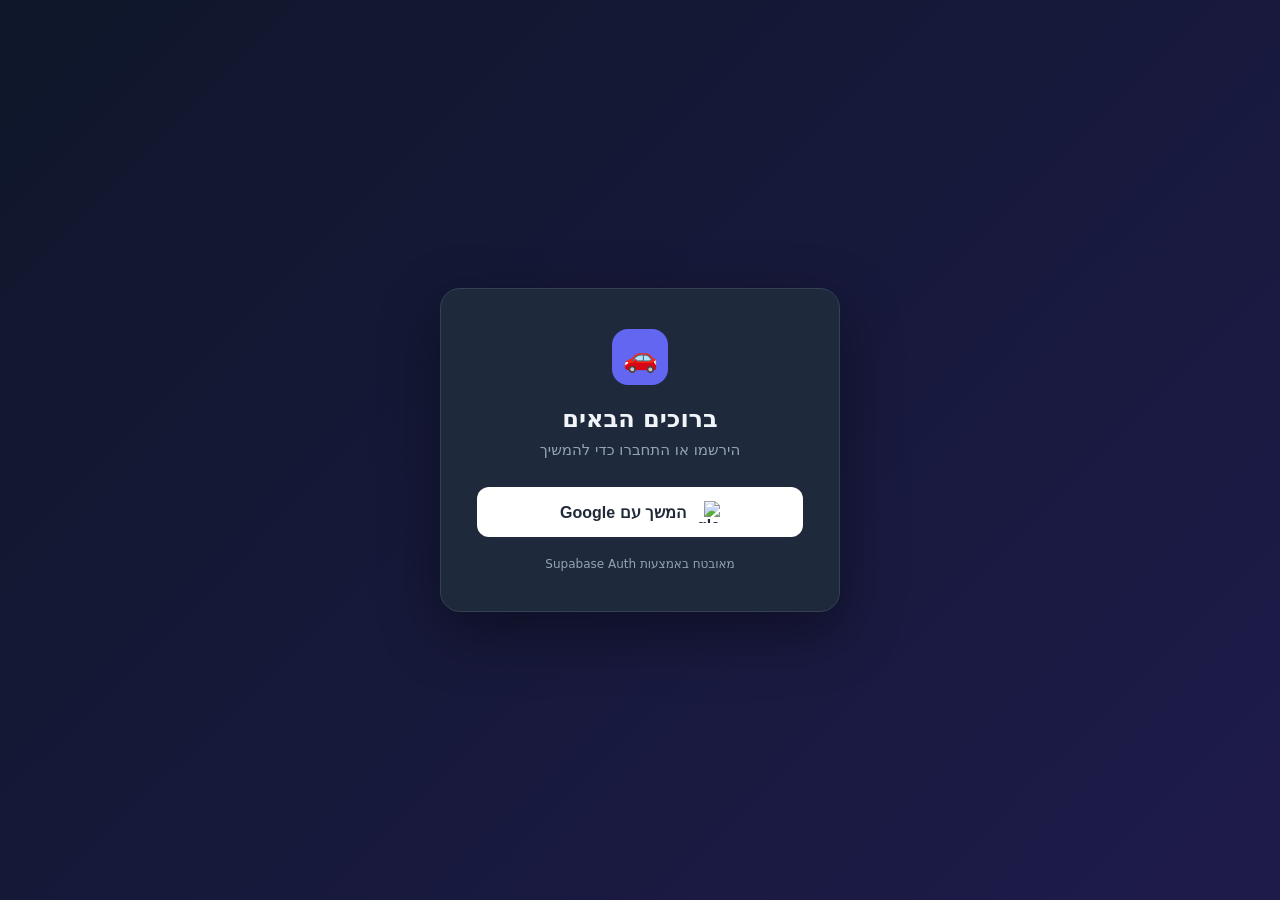
==== index.html @ e45f4f62 "Initial commit: Google sign-in registration page with Supabase Auth Co-Authored-By: Claude Opus 4.8 " ====
<!DOCTYPE html>
<html lang="he" dir="rtl">
<head>
  <meta charset="UTF-8" />
  <meta name="viewport" content="width=device-width, initial-scale=1.0" />
  <title>הרשמה / התחברות</title>
  <style>
    :root {
      --bg: #0f172a;
      --card: #1e293b;
      --text: #f1f5f9;
      --muted: #94a3b8;
      --border: #334155;
      --accent: #6366f1;
    }
    * { box-sizing: border-box; margin: 0; padding: 0; }
    body {
      font-family: 'Segoe UI', system-ui, -apple-system, sans-serif;
      background: linear-gradient(135deg, #0f172a 0%, #1e1b4b 100%);
      min-height: 100vh;
      display: flex;
      align-items: center;
      justify-content: center;
      color: var(--text);
      padding: 20px;
    }
    .card {
      background: var(--card);
      border: 1px solid var(--border);
      border-radius: 20px;
      padding: 40px 36px;
      width: 100%;
      max-width: 400px;
      box-shadow: 0 20px 60px rgba(0,0,0,0.4);
      text-align: center;
    }
    .logo {
      width: 56px; height: 56px;
      background: var(--accent);
      border-radius: 16px;
      margin: 0 auto 20px;
      display: flex; align-items: center; justify-content: center;
      font-size: 28px;
    }
    h1 { font-size: 24px; margin-bottom: 8px; }
    p.sub { color: var(--muted); font-size: 15px; margin-bottom: 28px; }
    .google-btn {
      width: 100%;
      display: flex; align-items: center; justify-content: center; gap: 12px;
      background: #fff; color: #1f2937;
      border: none; border-radius: 12px;
      padding: 14px; font-size: 16px; font-weight: 600;
      cursor: pointer; transition: transform .1s, box-shadow .2s;
    }
    .google-btn:hover { box-shadow: 0 6px 20px rgba(0,0,0,0.3); transform: translateY(-1px); }
    .google-btn img { width: 22px; height: 22px; }
    .profile { display: none; }
    .profile img { width: 80px; height: 80px; border-radius: 50%; margin-bottom: 16px; border: 3px solid var(--accent); }
    .profile .name { font-size: 20px; font-weight: 600; }
    .profile .email { color: var(--muted); font-size: 14px; margin-top: 4px; margin-bottom: 24px; }
    .logout-btn {
      width: 100%; background: transparent; color: var(--muted);
      border: 1px solid var(--border); border-radius: 12px;
      padding: 12px; font-size: 15px; cursor: pointer; transition: .2s;
    }
    .logout-btn:hover { background: var(--border); color: var(--text); }
    .error { color: #f87171; font-size: 14px; margin-top: 16px; display: none; }
    .badge { margin-top: 20px; font-size: 12px; color: var(--muted); }
  </style>
</head>
<body>
  <div class="card">
    <!-- מצב לפני התחברות -->
    <div id="login-view">
      <div class="logo">🚗</div>
      <h1>ברוכים הבאים</h1>
      <p class="sub">הירשמו או התחברו כדי להמשיך</p>
      <button class="google-btn" id="google-login">
        <img src="https://www.google.com/favicon.ico" alt="Google" />
        המשך עם Google
      </button>
      <div class="error" id="error-msg"></div>
    </div>

    <!-- מצב אחרי התחברות -->
    <div class="profile" id="profile-view">
      <img id="avatar" src="" alt="avatar" />
      <div class="name" id="user-name"></div>
      <div class="email" id="user-email"></div>
      <button class="logout-btn" id="logout">התנתקות</button>
    </div>

    <div class="badge">מאובטח באמצעות Supabase Auth</div>
  </div>

  <script type="module">
    import { createClient } from 'https://esm.sh/@supabase/supabase-js@2';

    const SUPABASE_URL = 'https://rwgkmsubpnjdyjhfzwpa.supabase.co';
    const SUPABASE_KEY = 'sb_publishable_NUgJgQXRpxk3zoBnEwBIYA_V7JTdg6V';

    const supabase = createClient(SUPABASE_URL, SUPABASE_KEY);

    const loginView = document.getElementById('login-view');
    const profileView = document.getElementById('profile-view');
    const errorMsg = document.getElementById('error-msg');

    // התחברות עם Google
    document.getElementById('google-login').addEventListener('click', async () => {
      const { error } = await supabase.auth.signInWithOAuth({
        provider: 'google',
        options: { redirectTo: window.location.href }
      });
      if (error) showError(error.message);
    });

    // התנתקות
    document.getElementById('logout').addEventListener('click', async () => {
      await supabase.auth.signOut();
      render(null);
    });

    function showError(msg) {
      errorMsg.textContent = 'שגיאה: ' + msg;
      errorMsg.style.display = 'block';
    }

    function render(user) {
      if (user) {
        // מחובר — מעבר לאזור האישי
        window.location.href = 'dashboard.html';
      } else {
        loginView.style.display = 'block';
        profileView.style.display = 'none';
      }
    }

    // בדיקת מצב התחברות בטעינת הדף ובכל שינוי
    supabase.auth.onAuthStateChange((_event, session) => {
      render(session?.user ?? null);
    });

    const { data: { session } } = await supabase.auth.getSession();
    render(session?.user ?? null);
  </script>
</body>
</html>
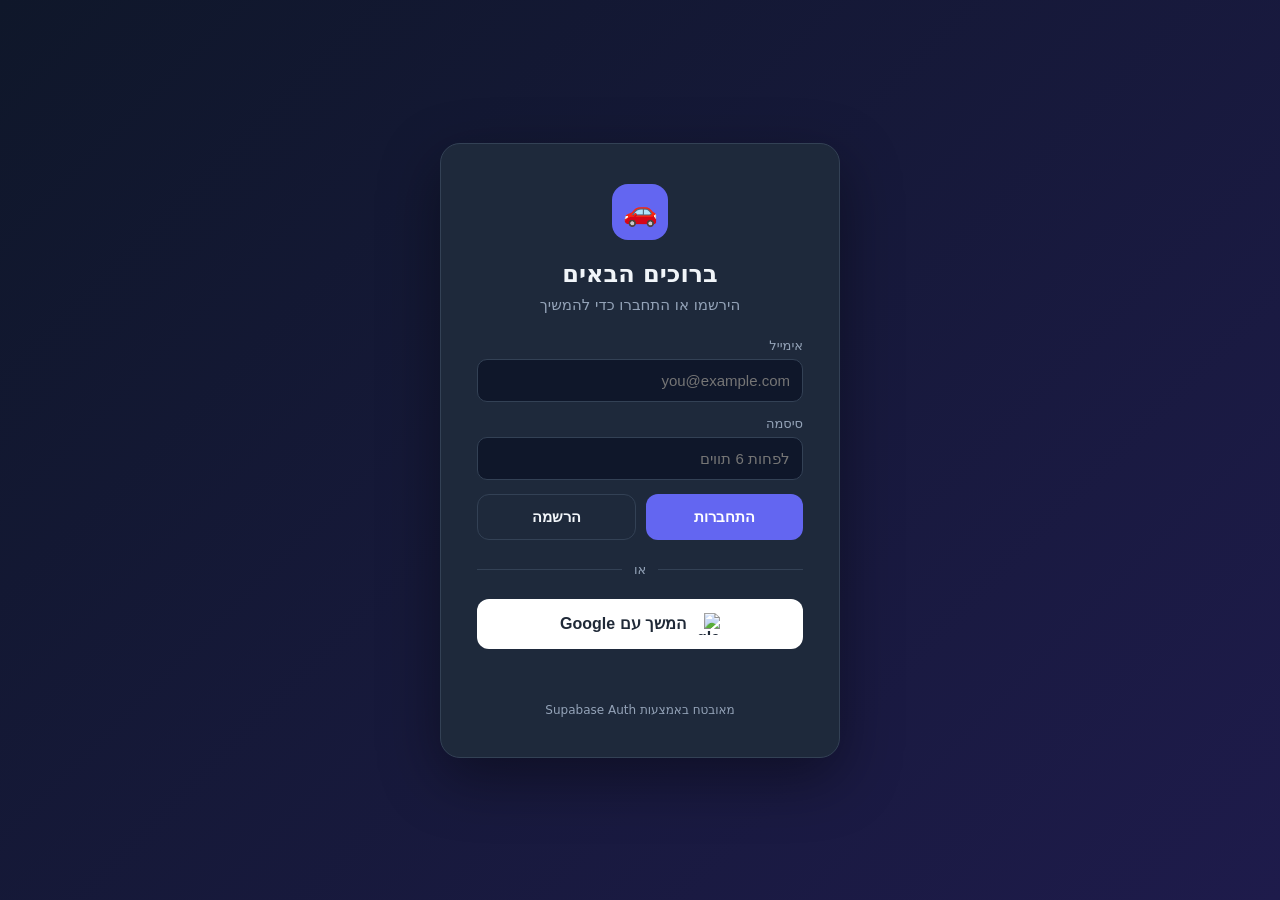
==== commit 23daa11b: "Add full ride-sharing prototype (app.html, app.js, style.css) Client-side prototype per spec: regist" ====
--- a/index.html
+++ b/index.html
@@ -6,31 +6,27 @@
   <title>הרשמה / התחברות</title>
   <style>
     :root {
-      --bg: #0f172a;
       --card: #1e293b;
       --text: #f1f5f9;
       --muted: #94a3b8;
       --border: #334155;
       --accent: #6366f1;
+      --ok: #34d399;
     }
     * { box-sizing: border-box; margin: 0; padding: 0; }
     body {
       font-family: 'Segoe UI', system-ui, -apple-system, sans-serif;
       background: linear-gradient(135deg, #0f172a 0%, #1e1b4b 100%);
       min-height: 100vh;
-      display: flex;
-      align-items: center;
-      justify-content: center;
-      color: var(--text);
-      padding: 20px;
+      display: flex; align-items: center; justify-content: center;
+      color: var(--text); padding: 20px;
     }
     .card {
       background: var(--card);
       border: 1px solid var(--border);
       border-radius: 20px;
       padding: 40px 36px;
-      width: 100%;
-      max-width: 400px;
+      width: 100%; max-width: 400px;
       box-shadow: 0 20px 60px rgba(0,0,0,0.4);
       text-align: center;
     }
@@ -43,7 +39,29 @@
       font-size: 28px;
     }
     h1 { font-size: 24px; margin-bottom: 8px; }
-    p.sub { color: var(--muted); font-size: 15px; margin-bottom: 28px; }
+    p.sub { color: var(--muted); font-size: 15px; margin-bottom: 24px; }
+
+    .field { text-align: right; margin-bottom: 14px; }
+    .field label { display: block; font-size: 13px; color: var(--muted); margin-bottom: 6px; }
+    .field input {
+      width: 100%; background: #0f172a; border: 1px solid var(--border);
+      border-radius: 10px; padding: 12px; color: var(--text); font-size: 15px;
+    }
+    .field input:focus { outline: none; border-color: var(--accent); }
+
+    .row { display: flex; gap: 10px; margin-top: 4px; }
+    .btn {
+      flex: 1; border: none; border-radius: 12px; padding: 13px;
+      font-size: 15px; font-weight: 600; cursor: pointer; transition: .15s;
+    }
+    .btn-primary { background: var(--accent); color: #fff; }
+    .btn-primary:hover { filter: brightness(1.1); }
+    .btn-secondary { background: transparent; color: var(--text); border: 1px solid var(--border); }
+    .btn-secondary:hover { background: var(--border); }
+
+    .divider { display: flex; align-items: center; gap: 12px; margin: 22px 0; color: var(--muted); font-size: 13px; }
+    .divider::before, .divider::after { content: ""; flex: 1; height: 1px; background: var(--border); }
+
     .google-btn {
       width: 100%;
       display: flex; align-items: center; justify-content: center; gap: 12px;
@@ -54,42 +72,42 @@
     }
     .google-btn:hover { box-shadow: 0 6px 20px rgba(0,0,0,0.3); transform: translateY(-1px); }
     .google-btn img { width: 22px; height: 22px; }
-    .profile { display: none; }
-    .profile img { width: 80px; height: 80px; border-radius: 50%; margin-bottom: 16px; border: 3px solid var(--accent); }
-    .profile .name { font-size: 20px; font-weight: 600; }
-    .profile .email { color: var(--muted); font-size: 14px; margin-top: 4px; margin-bottom: 24px; }
-    .logout-btn {
-      width: 100%; background: transparent; color: var(--muted);
-      border: 1px solid var(--border); border-radius: 12px;
-      padding: 12px; font-size: 15px; cursor: pointer; transition: .2s;
-    }
-    .logout-btn:hover { background: var(--border); color: var(--text); }
-    .error { color: #f87171; font-size: 14px; margin-top: 16px; display: none; }
+
+    .status { font-size: 14px; margin-top: 16px; min-height: 18px; }
+    .status.err { color: #f87171; }
+    .status.ok { color: var(--ok); }
     .badge { margin-top: 20px; font-size: 12px; color: var(--muted); }
   </style>
 </head>
 <body>
   <div class="card">
-    <!-- מצב לפני התחברות -->
-    <div id="login-view">
-      <div class="logo">🚗</div>
-      <h1>ברוכים הבאים</h1>
-      <p class="sub">הירשמו או התחברו כדי להמשיך</p>
-      <button class="google-btn" id="google-login">
-        <img src="https://www.google.com/favicon.ico" alt="Google" />
-        המשך עם Google
-      </button>
-      <div class="error" id="error-msg"></div>
+    <div class="logo">🚗</div>
+    <h1>ברוכים הבאים</h1>
+    <p class="sub">הירשמו או התחברו כדי להמשיך</p>
+
+    <!-- טופס אימייל + סיסמה -->
+    <div class="field">
+      <label for="email">אימייל</label>
+      <input type="email" id="email" placeholder="you@example.com" autocomplete="email" />
+    </div>
+    <div class="field">
+      <label for="password">סיסמה</label>
+      <input type="password" id="password" placeholder="לפחות 6 תווים" autocomplete="current-password" />
+    </div>
+    <div class="row">
+      <button class="btn btn-primary" id="signin">התחברות</button>
+      <button class="btn btn-secondary" id="signup">הרשמה</button>
     </div>
 
-    <!-- מצב אחרי התחברות -->
-    <div class="profile" id="profile-view">
-      <img id="avatar" src="" alt="avatar" />
-      <div class="name" id="user-name"></div>
-      <div class="email" id="user-email"></div>
-      <button class="logout-btn" id="logout">התנתקות</button>
-    </div>
+    <div class="divider">או</div>
 
+    <!-- התחברות עם Google -->
+    <button class="google-btn" id="google-login">
+      <img src="https://www.google.com/favicon.ico" alt="Google" />
+      המשך עם Google
+    </button>
+
+    <div class="status" id="status"></div>
     <div class="badge">מאובטח באמצעות Supabase Auth</div>
   </div>
 
@@ -98,12 +116,48 @@
 
     const SUPABASE_URL = 'https://rwgkmsubpnjdyjhfzwpa.supabase.co';
     const SUPABASE_KEY = 'sb_publishable_NUgJgQXRpxk3zoBnEwBIYA_V7JTdg6V';
-
     const supabase = createClient(SUPABASE_URL, SUPABASE_KEY);
 
-    const loginView = document.getElementById('login-view');
-    const profileView = document.getElementById('profile-view');
-    const errorMsg = document.getElementById('error-msg');
+    const statusEl = document.getElementById('status');
+    const emailEl = document.getElementById('email');
+    const passEl = document.getElementById('password');
+
+    function setStatus(msg, ok) {
+      statusEl.textContent = msg;
+      statusEl.className = 'status ' + (ok ? 'ok' : 'err');
+    }
+
+    function goDashboard() { window.location.href = 'app.html'; }
+
+    function getCreds() {
+      const email = emailEl.value.trim();
+      const password = passEl.value;
+      if (!email || !password) { setStatus('נא למלא אימייל וסיסמה', false); return null; }
+      if (password.length < 6) { setStatus('הסיסמה חייבת להכיל לפחות 6 תווים', false); return null; }
+      return { email, password };
+    }
+
+    // הרשמה עם אימייל + סיסמה
+    document.getElementById('signup').addEventListener('click', async () => {
+      const creds = getCreds(); if (!creds) return;
+      setStatus('נרשם…', true);
+      const { data, error } = await supabase.auth.signUp(creds);
+      if (error) return setStatus('שגיאה: ' + error.message, false);
+      if (data.session) {
+        goDashboard(); // אם אישור אימייל מכובה — מחובר מיד
+      } else {
+        setStatus('נשלח אליך אימייל אישור — אשר אותו כדי להתחבר ✉️', true);
+      }
+    });
+
+    // התחברות עם אימייל + סיסמה
+    document.getElementById('signin').addEventListener('click', async () => {
+      const creds = getCreds(); if (!creds) return;
+      setStatus('מתחבר…', true);
+      const { error } = await supabase.auth.signInWithPassword(creds);
+      if (error) return setStatus('שגיאה: ' + error.message, false);
+      goDashboard();
+    });
 
     // התחברות עם Google
     document.getElementById('google-login').addEventListener('click', async () => {
@@ -111,37 +165,12 @@
         provider: 'google',
         options: { redirectTo: window.location.href }
       });
-      if (error) showError(error.message);
+      if (error) setStatus('שגיאה: ' + error.message, false);
     });
 
-    // התנתקות
-    document.getElementById('logout').addEventListener('click', async () => {
-      await supabase.auth.signOut();
-      render(null);
-    });
-
-    function showError(msg) {
-      errorMsg.textContent = 'שגיאה: ' + msg;
-      errorMsg.style.display = 'block';
-    }
-
-    function render(user) {
-      if (user) {
-        // מחובר — מעבר לאזור האישי
-        window.location.href = 'dashboard.html';
-      } else {
-        loginView.style.display = 'block';
-        profileView.style.display = 'none';
-      }
-    }
-
-    // בדיקת מצב התחברות בטעינת הדף ובכל שינוי
-    supabase.auth.onAuthStateChange((_event, session) => {
-      render(session?.user ?? null);
-    });
-
+    // אם כבר מחובר — ישר לאזור האישי
     const { data: { session } } = await supabase.auth.getSession();
-    render(session?.user ?? null);
+    if (session) goDashboard();
   </script>
 </body>
 </html>
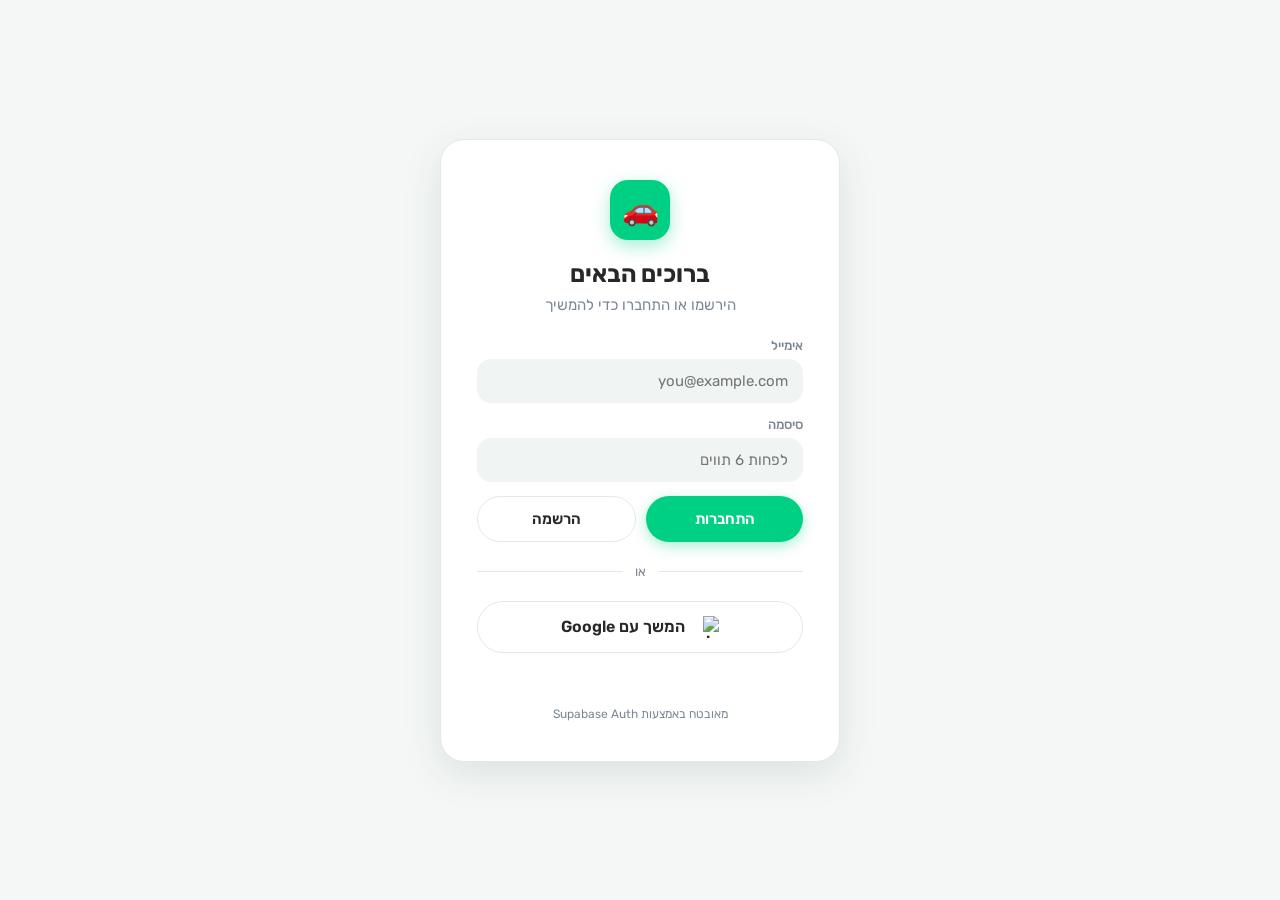
==== commit 423c7e21: "Restyle entire app with PayBox-inspired design Light theme with PayBox brand language: vivid green (" ====
--- a/index.html
+++ b/index.html
@@ -4,19 +4,26 @@
   <meta charset="UTF-8" />
   <meta name="viewport" content="width=device-width, initial-scale=1.0" />
   <title>הרשמה / התחברות</title>
+  <!-- Rubik — חלופה חינמית קרובה לפונט אלמוני של PayBox -->
+  <link rel="preconnect" href="https://fonts.googleapis.com">
+  <link rel="preconnect" href="https://fonts.gstatic.com" crossorigin>
+  <link href="https://fonts.googleapis.com/css2?family=Rubik:wght@400;500;600;700&display=swap" rel="stylesheet">
   <style>
     :root {
-      --card: #1e293b;
-      --text: #f1f5f9;
-      --muted: #94a3b8;
-      --border: #334155;
-      --accent: #6366f1;
-      --ok: #34d399;
+      --bg: #f4f7f6;
+      --card: #ffffff;
+      --panel: #f0f4f3;
+      --text: #272727;
+      --muted: #7b8794;
+      --border: #e3e9e7;
+      --accent: #00d084;
+      --accent-dark: #00b06f;
+      --red: #cf2e2e;
     }
     * { box-sizing: border-box; margin: 0; padding: 0; }
     body {
-      font-family: 'Segoe UI', system-ui, -apple-system, sans-serif;
-      background: linear-gradient(135deg, #0f172a 0%, #1e1b4b 100%);
+      font-family: 'Rubik', 'Assistant', 'Segoe UI', system-ui, sans-serif;
+      background: var(--bg);
       min-height: 100vh;
       display: flex; align-items: center; justify-content: center;
       color: var(--text); padding: 20px;
@@ -24,40 +31,43 @@
     .card {
       background: var(--card);
       border: 1px solid var(--border);
-      border-radius: 20px;
+      border-radius: 24px;
       padding: 40px 36px;
       width: 100%; max-width: 400px;
-      box-shadow: 0 20px 60px rgba(0,0,0,0.4);
+      box-shadow: 0 12px 40px rgba(16, 55, 40, 0.10);
       text-align: center;
     }
     .logo {
-      width: 56px; height: 56px;
+      width: 60px; height: 60px;
       background: var(--accent);
-      border-radius: 16px;
+      border-radius: 18px;
       margin: 0 auto 20px;
       display: flex; align-items: center; justify-content: center;
-      font-size: 28px;
+      font-size: 30px;
+      box-shadow: 0 6px 18px rgba(0, 208, 132, 0.35);
     }
-    h1 { font-size: 24px; margin-bottom: 8px; }
+    h1 { font-size: 24px; font-weight: 700; margin-bottom: 8px; }
     p.sub { color: var(--muted); font-size: 15px; margin-bottom: 24px; }
 
     .field { text-align: right; margin-bottom: 14px; }
-    .field label { display: block; font-size: 13px; color: var(--muted); margin-bottom: 6px; }
+    .field label { display: block; font-size: 13px; font-weight: 500; color: var(--muted); margin-bottom: 6px; }
     .field input {
-      width: 100%; background: #0f172a; border: 1px solid var(--border);
-      border-radius: 10px; padding: 12px; color: var(--text); font-size: 15px;
+      width: 100%; background: var(--panel); border: 1.5px solid transparent;
+      border-radius: 14px; padding: 12px 14px; color: var(--text); font-size: 15px;
+      font-family: inherit; transition: border-color .15s, background .15s;
     }
-    .field input:focus { outline: none; border-color: var(--accent); }
+    .field input:focus { outline: none; border-color: var(--accent); background: #fff; }
 
     .row { display: flex; gap: 10px; margin-top: 4px; }
     .btn {
-      flex: 1; border: none; border-radius: 12px; padding: 13px;
-      font-size: 15px; font-weight: 600; cursor: pointer; transition: .15s;
+      flex: 1; border: none; border-radius: 999px; padding: 13px;
+      font-size: 15px; font-weight: 600; font-family: inherit;
+      cursor: pointer; transition: .15s;
     }
-    .btn-primary { background: var(--accent); color: #fff; }
-    .btn-primary:hover { filter: brightness(1.1); }
-    .btn-secondary { background: transparent; color: var(--text); border: 1px solid var(--border); }
-    .btn-secondary:hover { background: var(--border); }
+    .btn-primary { background: var(--accent); color: #fff; box-shadow: 0 4px 14px rgba(0,208,132,.35); }
+    .btn-primary:hover { background: var(--accent-dark); transform: translateY(-1px); }
+    .btn-secondary { background: transparent; color: var(--text); border: 1.5px solid var(--border); }
+    .btn-secondary:hover { border-color: var(--accent); color: var(--accent-dark); }
 
     .divider { display: flex; align-items: center; gap: 12px; margin: 22px 0; color: var(--muted); font-size: 13px; }
     .divider::before, .divider::after { content: ""; flex: 1; height: 1px; background: var(--border); }
@@ -65,17 +75,17 @@
     .google-btn {
       width: 100%;
       display: flex; align-items: center; justify-content: center; gap: 12px;
-      background: #fff; color: #1f2937;
-      border: none; border-radius: 12px;
-      padding: 14px; font-size: 16px; font-weight: 600;
-      cursor: pointer; transition: transform .1s, box-shadow .2s;
+      background: #fff; color: var(--text);
+      border: 1.5px solid var(--border); border-radius: 999px;
+      padding: 14px; font-size: 16px; font-weight: 600; font-family: inherit;
+      cursor: pointer; transition: transform .1s, box-shadow .2s, border-color .15s;
     }
-    .google-btn:hover { box-shadow: 0 6px 20px rgba(0,0,0,0.3); transform: translateY(-1px); }
+    .google-btn:hover { box-shadow: 0 6px 20px rgba(16,55,40,0.12); border-color: var(--accent); transform: translateY(-1px); }
     .google-btn img { width: 22px; height: 22px; }
 
     .status { font-size: 14px; margin-top: 16px; min-height: 18px; }
-    .status.err { color: #f87171; }
-    .status.ok { color: var(--ok); }
+    .status.err { color: var(--red); }
+    .status.ok { color: var(--accent-dark); }
     .badge { margin-top: 20px; font-size: 12px; color: var(--muted); }
   </style>
 </head>
